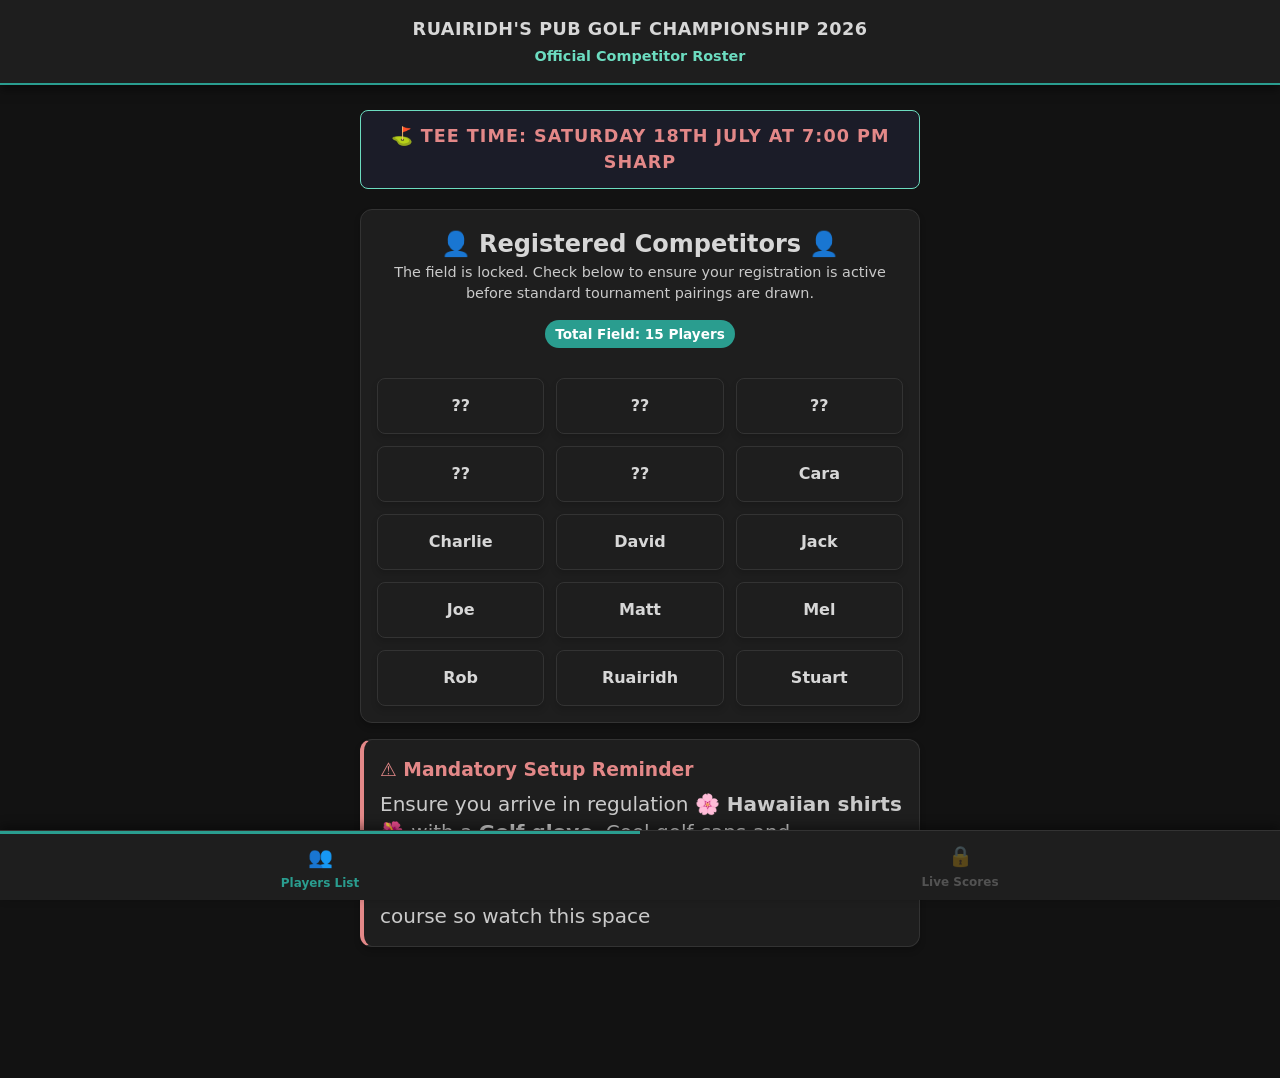
==== index.html @ f00d5273 "Make holding page ready for sending out" ====
<!DOCTYPE html>
<html lang="en">

<head>
  <meta charset="UTF-8">
  <meta name="viewport" content="width=device-width, initial-scale=1.0, maximum-scale=1.0, user-scalable=no">
  <title>Ruairidh's Pub Golf 2026 - Roster Launch</title>
  <style>
    /* --- Core Variables & Dark Theme Base --- */
    :root {
      --bg-main: #121212;
      --bg-card: #1E1E1E;
      --bg-card-header: #262626;
      --text-main: #d7d7d7;
      --text-muted: #cacaca;
      --golf-green: #2A9D8F;
      --accent-gold: #6cdcc0;
      --accent-blue: #e38888;
      --border-color: #333333;
      --nav-height: 70px;
      --header-height: 85px;
    }

    * {
      box-sizing: border-box;
      margin: 0;
      padding: 0;
      -webkit-tap-highlight-color: transparent;
    }

    body {
      font-family: system-ui, -apple-system, BlinkMacSystemFont, 'Segoe UI', Roboto, Oxygen, Ubuntu, Cantarell, sans-serif;
      background-color: var(--bg-main);
      color: var(--text-main);
      overflow-x: hidden;
      padding-top: var(--header-height);
      padding-bottom: calc(var(--nav-height) + 20px);
      line-height: 1.5;
    }

    /* --- Fixed Structural Layout components --- */
    .fixed-header {
      position: fixed;
      top: 0;
      left: 0;
      width: 100%;
      height: var(--header-height);
      background-color: var(--bg-card);
      border-bottom: 2px solid var(--golf-green);
      display: flex;
      flex-direction: column;
      justify-content: center;
      align-items: center;
      z-index: 1000;
      box-shadow: 0 4px 10px rgba(0, 0, 0, 0.5);
    }

    .fixed-header h1 {
      font-size: 1.1rem;
      font-weight: 800;
      letter-spacing: 0.5px;
      text-transform: uppercase;
    }

    .fixed-header p {
      font-size: 0.9rem;
      color: var(--accent-gold);
      margin-top: 4px;
      font-weight: 600;
    }

    #app-container {
      width: 100%;
      max-width: 600px;
      margin: 0 auto;
      padding: 15px;
    }

    /* SPA View Toggling Logic */
    .app-view {
      display: none;
      animation: fadeIn 0.25s ease-in-out forwards;
    }

    .app-view.active-view {
      display: block;
    }

    @keyframes fadeIn {
      from {
        opacity: 0;
        transform: translateY(8px);
      }

      to {
        opacity: 1;
        transform: translateY(0);
      }
    }

    /* --- Custom Dynamic Layout Components --- */
    .card {
      background-color: var(--bg-card);
      border-radius: 12px;
      padding: 16px;
      margin-bottom: 16px;
      border: 1px solid var(--border-color);
      box-shadow: 0 4px 6px rgba(0, 0, 0, 0.2);
    }

    .border-accent {
      border-left: 4px solid var(--accent-blue);
    }

    .layout-placeholder {
      border: 1px dashed #555;
      background: repeating-linear-gradient(45deg, #1e1e1e, #1e1e1e 10px, #222 10px, #222 20px);
    }

    .placeholder-text {
      font-style: italic;
      color: var(--text-muted);
    }

    /* Touch Targets: Custom Buttons */
    .btn-primary {
      width: 100%;
      min-height: 50px;
      background-color: var(--golf-green);
      color: white;
      border: none;
      border-radius: 8px;
      font-size: 1rem;
      font-weight: 700;
      margin-bottom: 20px;
      cursor: pointer;
      display: flex;
      justify-content: center;
      align-items: center;
      transition: background 0.2s;
    }

    .btn-primary:active {
      background-color: #218276;
    }

    /* Animated Refresh Spin effect */
    .spinning .btn-text {
      display: inline-block;
      animation: spin 0.8s linear infinite;
    }

    @keyframes spin {
      0% {
        transform: rotate(0deg);
      }

      100% {
        transform: rotate(360deg);
      }
    }

    /* Leaderboard Dynamic Lists & Cards */
    .team-card-wrapper {
      margin-bottom: 12px;
      border-radius: 12px;
      overflow: hidden;
      background-color: var(--bg-card);
      border: 1px solid var(--border-color);
    }

    .team-main-row {
      display: flex;
      align-items: center;
      padding: 16px;
      cursor: pointer;
      min-height: 65px;
    }

    .team-rank {
      font-size: 1.4rem;
      font-weight: 900;
      width: 45px;
      color: var(--accent-blue);
    }

    .team-color-strip {
      width: 6px;
      height: 35px;
      border-radius: 3px;
      margin-right: 14px;
    }

    .team-meta {
      flex-grow: 1;
    }

    .team-name {
      font-size: 1.1rem;
      font-weight: 700;
    }

    .team-players {
      font-size: 0.8rem;
      color: var(--text-muted);
      margin-top: 2px;
    }

    .team-total-strokes {
      font-size: 1.3rem;
      font-weight: 800;
      text-align: right;
      padding-left: 10px;
    }

    .strokes-label {
      font-size: 0.65rem;
      display: block;
      color: var(--text-muted);
      text-transform: uppercase;
    }

    /* Expandable Scorecard Area */
    .team-scorecard-dropdown {
      max-height: 0;
      overflow: hidden;
      transition: max-height 0.3s cubic-bezier(0, 1, 0, 1);
      background-color: #161616;
      border-top: 1px solid var(--border-color);
    }

    .team-scorecard-dropdown.expanded {
      max-height: 1000px;
      transition: max-height 0.3s cubic-bezier(1, 0, 1, 0);
    }

    .score-grid {
      display: grid;
      grid-template-columns: repeat(2, 1fr);
      gap: 10px;
      padding: 14px;
    }

    .score-grid-item {
      background-color: var(--bg-card);
      padding: 10px;
      border-radius: 6px;
      display: flex;
      justify-content: space-between;
      align-items: center;
      border: 1px solid #292929;
    }

    .pub-title {
      font-size: 0.85rem;
      font-weight: 600;
    }

    .pub-stroke-value {
      font-size: 1rem;
      font-weight: 700;
      color: var(--accent-blue);
    }

    /* --- View 2 Specific Styles --- */
    .map-card h2 {
      font-size: 1.1rem;
      margin-bottom: 12px;
    }

    .map-wrapper {
      width: 100%;
      background-color: #111;
      border-radius: 8px;
      display: flex;
      justify-content: center;
      align-items: center;
      min-height: 150px;
      border: 1px solid var(--border-color);
    }

    .responsive-img {
      max-width: 100%;
      height: auto;
      display: block;
      border-radius: 8px;
    }

    .course-list {
      list-style: none;
      margin-top: 10px;
    }

    .course-list li {
      padding: 10px 0;
      border-bottom: 1px solid #2a2a2a;
      display: flex;
      justify-content: space-between;
      align-items: center;
    }

    .course-list li:last-child {
      border-bottom: none;
    }

    .badge {
      font-size: 0.75rem;
      padding: 3px 8px;
      border-radius: 4px;
      font-weight: bold;
    }

    .par-3 {
      background-color: #457B9D;
    }

    .par-4 {
      background-color: #E9C46A;
      color: #111;
    }

    .par-5 {
      background-color: #E63946;
    }

    /* --- View 3 Specific Styles --- */
    .rules-list li {
      margin-left: 18px;
      margin-bottom: 10px;
    }

    .drink-guide-item {
      padding: 10px 0;
      border-bottom: 1px solid #2a2a2a;
    }

    .drink-guide-item h4 {
      display: flex;
      justify-content: space-between;
      align-items: center;
      margin-bottom: 4px;
    }

    .text-highlight {
      background-color: rgba(233, 196, 106, 0.05);
      border-left: 2px solid var(--accent-blue);
      padding-left: 6px;
    }

    /* --- Fixed Bottom Navigation Bar --- */
    .fixed-nav {
      position: fixed;
      bottom: 0;
      left: 0;
      width: 100%;
      height: var(--nav-height);
      background-color: var(--bg-card);
      border-top: 1px solid var(--border-color);
      display: flex;
      z-index: 1000;
      box-shadow: 0 -4px 10px rgba(0, 0, 0, 0.4);
    }

    .nav-item {
      flex: 1;
      background: none;
      border: none;
      color: var(--text-muted);
      display: flex;
      flex-direction: column;
      justify-content: center;
      align-items: center;
      cursor: pointer;
      min-height: 48px;
      /* Strict Mobile Hit-target constraint */
      transition: color 0.2s;
    }

    .nav-icon {
      font-size: 1.25rem;
      margin-bottom: 2px;
    }

    .nav-label {
      font-size: 0.75rem;
      font-weight: 600;
    }

    .nav-item.active {
      color: var(--golf-green);
      border-top: 3px solid var(--golf-green);
    }

    /* Specific tweaks for the clean holding page layout */
    .holding-container {
      text-align: center;
      padding: 10px 5px;
    }

    .countdown-banner {
      font-size: 1.1rem;
      color: var(--accent-blue);
      font-weight: 800;
      text-transform: uppercase;
      letter-spacing: 1px;
      margin-bottom: 20px;
      padding: 12px;
      background: rgba(106, 115, 233, 0.1);
      border: 1px solid var(--accent-gold);
      border-radius: 8px;
    }

    .roster-grid {
      display: grid;
      grid-template-columns: repeat(auto-fill, minmax(130px, 1fr));
      gap: 12px;
      margin-top: 15px;
    }

    .player-card {
      background-color: var(--bg-card);
      border: 1px solid var(--border-color);
      border-radius: 8px;
      padding: 15px 10px;
      font-weight: 700;
      font-size: 1rem;
      color: var(--text-main);
      display: flex;
      align-items: center;
      justify-content: center;
      box-shadow: 0 4px 6px rgba(0, 0, 0, 0.15);
      animation: cardPop 0.3s ease-out forwards;
      opacity: 0;
    }

    @keyframes cardPop {
      to {
        opacity: 1;
        transform: scale(1);
      }
    }

    .counter-badge {
      display: inline-block;
      background-color: var(--golf-green);
      color: white;
      padding: 4px 10px;
      border-radius: 20px;
      font-size: 0.85rem;
      font-weight: 800;
      margin-bottom: 15px;
    }
  </style>
</head>

<body>

  <!-- Fixed Header matching main site structure -->
  <header class="fixed-header">
    <h1>Ruairidh's Pub Golf Championship 2026</h1>
    <p>Official Competitor Roster</p>
  </header>

  <!-- Main Content Stream -->
  <main id="app-container">
    <div class="holding-container">

      <!-- Event Countdown / Status Hook -->
      <div class="countdown-banner">
        ⛳ Tee Time: Saturday 18th July at 7:00 PM Sharp
      </div>

      <div class="card">
        <h2>👤 Registered Competitors 👤</h2>
        <p style="color: var(--text-muted); font-size: 0.9rem; margin-bottom: 15px;">
          The field is locked. Check below to ensure your registration is active before standard tournament pairings are
          drawn.
        </p>

        <!-- Dynamic Player Count Badge -->
        <div id="player-count" class="counter-badge">Loading Field...</div>

        <!-- Flattened Player Output Container -->
        <div id="roster-output" class="roster-grid">
          <!-- JavaScript populates names list alphabetically here -->
        </div>
      </div>

      <!-- Static Reminder Block -->
      <div class="card border-accent" style="text-align: left;">
        <h3 style="color: var(--accent-blue); margin-bottom: 6px;">⚠️ Mandatory Setup Reminder</h3>
        <p style="font-size: 1.25rem; color: var(--text-muted); line-height: 1.4;">
          Ensure you arrive in regulation <b>🌸 Hawaiian shirts 🌺</b> with a <b>Golf glove</b>.
          Cool golf caps and sunglasses are encouraged but not mandatory!
        </p>
        <p style="font-size: 1.25rem; color: var(--text-muted); line-height: 1.4;">
          Rules and Scoring
          system will be updated in due course so watch this space
        </p>
      </div>

    </div>
  </main>

  <!-- Bottom Nav Bar matching main theme template for absolute visual consistency -->
  <nav class="fixed-nav">
    <div class="nav-item active" style="cursor: default;">
      <span class="nav-icon">👥</span>
      <span class="nav-label">Players List</span>
    </div>
    <div class="nav-item" style="opacity: 0.3; cursor: not-allowed;">
      <span class="nav-icon">🔒</span>
      <span class="nav-label">Live Scores</span>
    </div>
  </nav>

  <!-- Flat Parser Logic Controller Script -->
  <script>
    document.addEventListener('DOMContentLoaded', () => {
      const rosterOutput = document.getElementById('roster-output');
      const playerCountBadge = document.getElementById('player-count');

      async function loadFlatRoster() {
        try {
          // Cache-busting fetch sequence alignment
          const response = await fetch(`./scores.json?t=${new Date().getTime()}`);
          if (!response.ok) throw new Error('Data matrix stream offline.');

          const data = await response.json();

          // Unpack and completely flatten all players from every team object
          let allPlayers = [];
          if (data.teams && Array.isArray(data.teams)) {
            data.teams.forEach(team => {
              if (team.players && Array.isArray(team.players)) {
                allPlayers = allPlayers.concat(team.players);
              }
            });
          }

          // Sort players alphabetically to ensure no hidden group ordering hints exist
          allPlayers.sort((nameA, nameB) => nameA.localeCompare(nameB));

          // Update live visual calculations readout counters
          playerCountBadge.textContent = `Total Field: ${allPlayers.length} Players`;

          // Generate clean, independent player layout cards
          rosterOutput.innerHTML = '';
          allPlayers.forEach((player, index) => {
            const card = document.createElement('div');
            card.className = 'player-card';
            card.textContent = player;

            // Micro staggered visual pop animation deployment
            card.style.animationDelay = `${index * 0.03}s`;

            rosterOutput.appendChild(card);
          });

        } catch (error) {
          console.error('Holding Roster Error Engine:', error);
          rosterOutput.innerHTML = `<p style="color: #E63946; grid-column: 1/-1;">⚠️ Error indexing competitor registry list matrix.</p>`;
          playerCountBadge.textContent = 'Field Sync Error';
        }
      }

      loadFlatRoster();
    });
  </script>
</body>

</html>
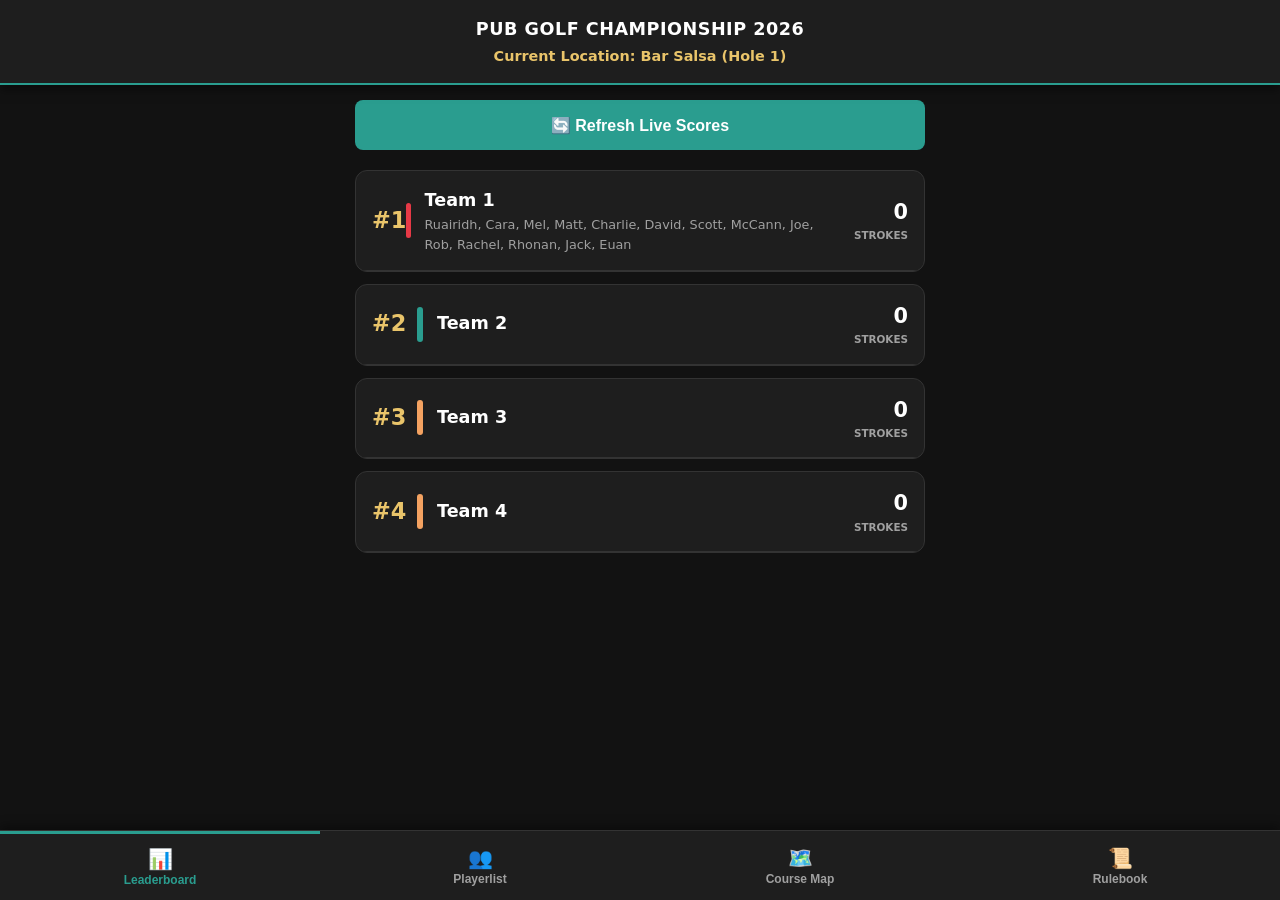
==== commit 35d76b4e: "Finalise gameday app (+/- a few players)" ====
--- a/index.html
+++ b/index.html
@@ -4,18 +4,18 @@
 <head>
   <meta charset="UTF-8">
   <meta name="viewport" content="width=device-width, initial-scale=1.0, maximum-scale=1.0, user-scalable=no">
-  <title>Ruairidh's Pub Golf 2026 - Roster Launch</title>
+  <title>Pub Golf Championship 2026</title>
+  <!-- <link rel="stylesheet" href="style.css"> -->
   <style>
     /* --- Core Variables & Dark Theme Base --- */
     :root {
       --bg-main: #121212;
       --bg-card: #1E1E1E;
       --bg-card-header: #262626;
-      --text-main: #d7d7d7;
-      --text-muted: #cacaca;
+      --text-main: #FFFFFF;
+      --text-muted: #A0A0A0;
       --golf-green: #2A9D8F;
-      --accent-gold: #6cdcc0;
-      --accent-blue: #e38888;
+      --accent-gold: #E9C46A;
       --border-color: #333333;
       --nav-height: 70px;
       --header-height: 85px;
@@ -109,7 +109,7 @@
     }
 
     .border-accent {
-      border-left: 4px solid var(--accent-blue);
+      border-left: 4px solid var(--accent-gold);
     }
 
     .layout-placeholder {
@@ -181,7 +181,7 @@
       font-size: 1.4rem;
       font-weight: 900;
       width: 45px;
-      color: var(--accent-blue);
+      color: var(--accent-gold);
     }
 
     .team-color-strip {
@@ -259,7 +259,7 @@
     .pub-stroke-value {
       font-size: 1rem;
       font-weight: 700;
-      color: var(--accent-blue);
+      color: var(--accent-gold);
     }
 
     /* --- View 2 Specific Styles --- */
@@ -343,7 +343,7 @@
 
     .text-highlight {
       background-color: rgba(233, 196, 106, 0.05);
-      border-left: 2px solid var(--accent-blue);
+      border-left: 2px solid var(--accent-gold);
       padding-left: 6px;
     }
 
@@ -390,6 +390,393 @@
       color: var(--golf-green);
       border-top: 3px solid var(--golf-green);
     }
+  </style>
+
+  <!-- Holding page styles -->
+  <style>
+    /* --- Core Variables & Dark Theme Base --- */
+    :root {
+      --bg-main: #121212;
+      --bg-card: #1E1E1E;
+      --bg-card-header: #262626;
+      --text-main: #FFFFFF;
+      --text-muted: #A0A0A0;
+      --golf-green: #2A9D8F;
+      --accent-gold: #E9C46A;
+      --border-color: #333333;
+      --nav-height: 70px;
+      --header-height: 85px;
+    }
+
+    * {
+      box-sizing: border-box;
+      margin: 0;
+      padding: 0;
+      -webkit-tap-highlight-color: transparent;
+    }
+
+    body {
+      font-family: system-ui, -apple-system, BlinkMacSystemFont, 'Segoe UI', Roboto, Oxygen, Ubuntu, Cantarell, sans-serif;
+      background-color: var(--bg-main);
+      color: var(--text-main);
+      overflow-x: hidden;
+      padding-top: var(--header-height);
+      padding-bottom: calc(var(--nav-height) + 20px);
+      line-height: 1.5;
+    }
+
+    /* --- Fixed Structural Layout components --- */
+    .fixed-header {
+      position: fixed;
+      top: 0;
+      left: 0;
+      width: 100%;
+      height: var(--header-height);
+      background-color: var(--bg-card);
+      border-bottom: 2px solid var(--golf-green);
+      display: flex;
+      flex-direction: column;
+      justify-content: center;
+      align-items: center;
+      z-index: 1000;
+      box-shadow: 0 4px 10px rgba(0, 0, 0, 0.5);
+    }
+
+    .fixed-header h1 {
+      font-size: 1.1rem;
+      font-weight: 800;
+      letter-spacing: 0.5px;
+      text-transform: uppercase;
+    }
+
+    .fixed-header p {
+      font-size: 0.9rem;
+      color: var(--accent-gold);
+      margin-top: 4px;
+      font-weight: 600;
+    }
+
+    #app-container {
+      width: 100%;
+      max-width: 600px;
+      margin: 0 auto;
+      padding: 15px;
+    }
+
+    /* SPA View Toggling Logic */
+    .app-view {
+      display: none;
+      animation: fadeIn 0.25s ease-in-out forwards;
+    }
+
+    .app-view.active-view {
+      display: block;
+    }
+
+    @keyframes fadeIn {
+      from {
+        opacity: 0;
+        transform: translateY(8px);
+      }
+
+      to {
+        opacity: 1;
+        transform: translateY(0);
+      }
+    }
+
+    /* --- Custom Dynamic Layout Components --- */
+    .card {
+      background-color: var(--bg-card);
+      border-radius: 12px;
+      padding: 16px;
+      margin-bottom: 16px;
+      border: 1px solid var(--border-color);
+      box-shadow: 0 4px 6px rgba(0, 0, 0, 0.2);
+    }
+
+    .border-accent {
+      border-left: 4px solid var(--accent-gold);
+    }
+
+    .layout-placeholder {
+      border: 1px dashed #555;
+      background: repeating-linear-gradient(45deg, #1e1e1e, #1e1e1e 10px, #222 10px, #222 20px);
+    }
+
+    .placeholder-text {
+      font-style: italic;
+      color: var(--text-muted);
+    }
+
+    /* Touch Targets: Custom Buttons */
+    .btn-primary {
+      width: 100%;
+      min-height: 50px;
+      background-color: var(--golf-green);
+      color: white;
+      border: none;
+      border-radius: 8px;
+      font-size: 1rem;
+      font-weight: 700;
+      margin-bottom: 20px;
+      cursor: pointer;
+      display: flex;
+      justify-content: center;
+      align-items: center;
+      transition: background 0.2s;
+    }
+
+    .btn-primary:active {
+      background-color: #218276;
+    }
+
+    /* Animated Refresh Spin effect */
+    .spinning .btn-text {
+      display: inline-block;
+      animation: spin 0.8s linear infinite;
+    }
+
+    @keyframes spin {
+      0% {
+        transform: rotate(0deg);
+      }
+
+      100% {
+        transform: rotate(360deg);
+      }
+    }
+
+    /* Leaderboard Dynamic Lists & Cards */
+    .team-card-wrapper {
+      margin-bottom: 12px;
+      border-radius: 12px;
+      overflow: hidden;
+      background-color: var(--bg-card);
+      border: 1px solid var(--border-color);
+    }
+
+    .team-main-row {
+      display: flex;
+      align-items: center;
+      padding: 16px;
+      cursor: pointer;
+      min-height: 65px;
+    }
+
+    .team-rank {
+      font-size: 1.4rem;
+      font-weight: 900;
+      width: 45px;
+      color: var(--accent-gold);
+    }
+
+    .team-color-strip {
+      width: 6px;
+      height: 35px;
+      border-radius: 3px;
+      margin-right: 14px;
+    }
+
+    .team-meta {
+      flex-grow: 1;
+    }
+
+    .team-name {
+      font-size: 1.1rem;
+      font-weight: 700;
+    }
+
+    .team-players {
+      font-size: 0.8rem;
+      color: var(--text-muted);
+      margin-top: 2px;
+    }
+
+    .team-total-strokes {
+      font-size: 1.3rem;
+      font-weight: 800;
+      text-align: right;
+      padding-left: 10px;
+    }
+
+    .strokes-label {
+      font-size: 0.65rem;
+      display: block;
+      color: var(--text-muted);
+      text-transform: uppercase;
+    }
+
+    /* Expandable Scorecard Area */
+    .team-scorecard-dropdown {
+      max-height: 0;
+      overflow: hidden;
+      transition: max-height 0.3s cubic-bezier(0, 1, 0, 1);
+      background-color: #161616;
+      border-top: 1px solid var(--border-color);
+    }
+
+    .team-scorecard-dropdown.expanded {
+      max-height: 1000px;
+      transition: max-height 0.3s cubic-bezier(1, 0, 1, 0);
+    }
+
+    .score-grid {
+      display: grid;
+      grid-template-columns: repeat(2, 1fr);
+      gap: 10px;
+      padding: 14px;
+    }
+
+    .score-grid-item {
+      background-color: var(--bg-card);
+      padding: 10px;
+      border-radius: 6px;
+      display: flex;
+      justify-content: space-between;
+      align-items: center;
+      border: 1px solid #292929;
+    }
+
+    .pub-title {
+      font-size: 0.85rem;
+      font-weight: 600;
+    }
+
+    .pub-stroke-value {
+      font-size: 1rem;
+      font-weight: 700;
+      color: var(--accent-gold);
+    }
+
+    /* --- View 2 Specific Styles --- */
+    .map-card h2 {
+      font-size: 1.1rem;
+      margin-bottom: 12px;
+    }
+
+    .map-wrapper {
+      width: 100%;
+      background-color: #111;
+      border-radius: 8px;
+      display: flex;
+      justify-content: center;
+      align-items: center;
+      min-height: 150px;
+      border: 1px solid var(--border-color);
+    }
+
+    .responsive-img {
+      max-width: 100%;
+      height: auto;
+      display: block;
+      border-radius: 8px;
+    }
+
+    .course-list {
+      list-style: none;
+      margin-top: 10px;
+    }
+
+    .course-list li {
+      padding: 10px 0;
+      border-bottom: 1px solid #2a2a2a;
+      display: flex;
+      justify-content: space-between;
+      align-items: center;
+    }
+
+    .course-list li:last-child {
+      border-bottom: none;
+    }
+
+    .badge {
+      font-size: 0.75rem;
+      padding: 3px 8px;
+      border-radius: 4px;
+      font-weight: bold;
+    }
+
+    .par-3 {
+      background-color: #457B9D;
+    }
+
+    .par-4 {
+      background-color: #E9C46A;
+      color: #111;
+    }
+
+    .par-2 {
+      background-color: #6c2f95;
+    }
+
+    /* --- View 3 Specific Styles --- */
+    .rules-list li {
+      margin-left: 18px;
+      margin-bottom: 10px;
+    }
+
+    .drink-guide-item {
+      padding: 10px 0;
+      border-bottom: 1px solid #2a2a2a;
+    }
+
+    .drink-guide-item h4 {
+      display: flex;
+      justify-content: space-between;
+      align-items: center;
+      margin-bottom: 4px;
+    }
+
+    .text-highlight {
+      background-color: rgba(233, 196, 106, 0.05);
+      border-left: 2px solid var(--accent-gold);
+      padding-left: 6px;
+    }
+
+    /* --- Fixed Bottom Navigation Bar --- */
+    .fixed-nav {
+      position: fixed;
+      bottom: 0;
+      left: 0;
+      width: 100%;
+      height: var(--nav-height);
+      background-color: var(--bg-card);
+      border-top: 1px solid var(--border-color);
+      display: flex;
+      z-index: 1000;
+      box-shadow: 0 -4px 10px rgba(0, 0, 0, 0.4);
+    }
+
+    .nav-item {
+      flex: 1;
+      background: none;
+      border: none;
+      color: var(--text-muted);
+      display: flex;
+      flex-direction: column;
+      justify-content: center;
+      align-items: center;
+      cursor: pointer;
+      min-height: 48px;
+      /* Strict Mobile Hit-target constraint */
+      transition: color 0.2s;
+    }
+
+    .nav-icon {
+      font-size: 1.25rem;
+      margin-bottom: 2px;
+    }
+
+    .nav-label {
+      font-size: 0.75rem;
+      font-weight: 600;
+    }
+
+    .nav-item.active {
+      color: var(--golf-green);
+      border-top: 3px solid var(--golf-green);
+    }
 
     /* Specific tweaks for the clean holding page layout */
     .holding-container {
@@ -399,13 +786,13 @@
 
     .countdown-banner {
       font-size: 1.1rem;
-      color: var(--accent-blue);
+      color: var(--accent-gold);
       font-weight: 800;
       text-transform: uppercase;
       letter-spacing: 1px;
       margin-bottom: 20px;
       padding: 12px;
-      background: rgba(106, 115, 233, 0.1);
+      background: rgba(233, 196, 106, 0.1);
       border: 1px solid var(--accent-gold);
       border-radius: 8px;
     }
@@ -455,23 +842,28 @@
 
 <body>
 
-  <!-- Fixed Header matching main site structure -->
+  <!-- Fixed Header -->
   <header class="fixed-header">
-    <h1>Ruairidh's Pub Golf Championship 2026</h1>
-    <p>Official Competitor Roster</p>
+    <h1>Pub Golf Championship 2026</h1>
+    <p id="current-location">Loading location...</p>
   </header>
 
-  <!-- Main Content Stream -->
+  <!-- Main Content Containers (SPA Views) -->
   <main id="app-container">
-    <div class="holding-container">
-
-      <!-- Event Countdown / Status Hook -->
-      <div class="countdown-banner">
-        ⛳ Tee Time: Saturday 18th July at 7:00 PM Sharp
+
+    <!-- View 1: Leaderboard -->
+    <section id="view-leaderboard" class="app-view active-view">
+      <button id="btn-refresh" class="btn-primary">
+        <span class="btn-text">🔄 Refresh Live Scores</span>
+      </button>
+      <div id="leaderboard-list">
+        <!-- Injected dynamically via JS -->
       </div>
-
+    </section>
+    <!-- View 1: Leaderboard -->
+    <section id="view-playerlist" class="app-view">
       <div class="card">
-        <h2>👤 Registered Competitors 👤</h2>
+        <h2>Registered Competitors</h2>
         <p style="color: var(--text-muted); font-size: 0.9rem; margin-bottom: 15px;">
           The field is locked. Check below to ensure your registration is active before standard tournament pairings are
           drawn.
@@ -485,38 +877,265 @@
           <!-- JavaScript populates names list alphabetically here -->
         </div>
       </div>
-
-      <!-- Static Reminder Block -->
-      <div class="card border-accent" style="text-align: left;">
-        <h3 style="color: var(--accent-blue); margin-bottom: 6px;">⚠️ Mandatory Setup Reminder</h3>
-        <p style="font-size: 1.25rem; color: var(--text-muted); line-height: 1.4;">
-          Ensure you arrive in regulation <b>🌸 Hawaiian shirts 🌺</b> with a <b>Golf glove</b>.
-          Cool golf caps and sunglasses are encouraged but not mandatory!
-        </p>
-        <p style="font-size: 1.25rem; color: var(--text-muted); line-height: 1.4;">
-          Rules and Scoring
-          system will be updated in due course so watch this space
-        </p>
+    </section>
+
+    <!-- View 2: Course Map -->
+    <section id="view-map" class="app-view">
+      <div class="card map-card">
+        <h2>Tournament Route</h2>
+        <div class="map-wrapper">
+          <img src="assets/course-map.png" alt="Pub Golf Course Map" class="responsive-img">
+        </div>
       </div>
-
-    </div>
+      <div class="card">
+        <h3>⛳ Official Hole Order⛳ </h3>
+        <ol class="course-list">
+          <li><strong>Bar Salsa</strong> <span class="badge par-3">Par 3</span></li>
+          <li><strong>Oz Bar</strong> <span class="badge par-4">Par 4</span></li>
+          <li><strong>Pear Tree</strong> <span class="badge par-3">Par 3</span></li>
+          <li><strong>Bennetts</strong> <span class="badge par-2">Par 2</span></li>
+          <li><strong>Black Bird</strong> <span class="badge par-4">Par 4</span></li>
+          <li><strong>Golf Tavern</strong> <span class="badge par-3">Par 3</span></li>
+        </ol>
+      </div>
+    </section>
+
+    <!-- View 3: Rulebook -->
+    <section id="view-rules" class="app-view">
+      <div class="card border-accent">
+        <h2>🕒 Schedule</h2>
+        <p>Shotgun start begins sharp at <strong>7:00 PM</strong>. Do not be late for tee-off.</p>
+      </div>
+
+      <div class="card">
+        <h2>👕 The Dress Code</h2>
+        <p>Hawaiian shirts, sunglasses, and golf gloves are <strong>mandatory</strong>. Cool golf caps are highly
+          preferable but optional.</p>
+      </div>
+
+      <div class="card">
+        <h2>⛳ Core Rules</h2>
+        <ul class="rules-list">
+          <li><strong>1 stroke</strong> = 1 sip of a pint or sippable drink.</li>
+          <li><strong>1 stroke</strong> = 1 "sook" through a straw. Counted the exact moment the straw leaves your lips.
+          </li>
+          <li>You <strong>must wear a golf glove</strong> at all times while actively drinking.</li>
+          <li>Gloves can be swapped and shared between teammates.</li>
+          <li>Failing to finish a drink penalties your team with a heavy <strong>+2 strokes</strong>.</li>
+          <li>A <strong>hole-in-one</strong> is achieved if a drink is finished in a single continuous sip/sook. Anyone who achieves this gets a lei 🌺</li>
+          <li>Minigames cannot be ruled out</li>
+        </ul>
+      </div>
+
+      <div class="card">
+        <h2>🍺 Fair Play Drink Guide</h2>
+        <div class="drink-guide-item">
+          <h4>Hole 1: Bar Salsa <span class="badge par-3">Par 3</span></h4>
+          <p>1 Venom 🐍</p>
+        </div>
+        <div class="drink-guide-item">
+          <h4>Hole 2: Oz Bar <span class="badge par-4">Par 4</span></h4>
+          <p>1 tequila shot 🌵 & 1 pint of your personal preference.</p>
+        </div>
+        <div class="drink-guide-item text-highlight">
+          <h4>Hole 3: Pear Tree <span class="badge par-3">Par 3</span></h4>
+          <p>1 Alcopops bottle each. 🍹<strong>Bonus:</strong> Drink 1 shot alongside it to deduct 1 strokes (-1) from
+            your team
+            score!</p>
+        </div>
+        <div class="drink-guide-item">
+          <h4>Hole 4: Bennetts <span class="badge par-2">Par 2</span></h4>
+          <p>1 pint of Cider 🍎 or an IPA 🇮🇳</p>
+        </div>
+        <div class="drink-guide-item">
+          <h4>Hole 5: Black Bird <span class="badge par-4">Par 4</span></h4>
+          <p>1 pint of your personal preference. 🍺</p>
+        </div>
+        <div class="drink-guide-item">
+          <h4>Hole 6: Golf Tavern <span class="badge par-3">Par 3</span></h4>
+          <p>1 glass of bubbly. 🥂</p>
+        </div>
+      </div>
+
+      <div class="card layout-placeholder">
+        <h2>🏆 Prizes & Forfeits</h2>
+        <p class="placeholder-text">Organizer spaces reserved. Rewards for individual hole-in-ones and the overall Green
+          Jacket winner will be updated live.</p>
+      </div>
+    </section>
+
   </main>
 
-  <!-- Bottom Nav Bar matching main theme template for absolute visual consistency -->
+  <!-- Fixed Bottom Navigation Bar -->
   <nav class="fixed-nav">
-    <div class="nav-item active" style="cursor: default;">
+    <button class="nav-item active" data-target="view-leaderboard">
+      <span class="nav-icon">📊</span>
+      <span class="nav-label">Leaderboard</span>
+    </button>
+    <button class="nav-item" data-target="view-playerlist">
       <span class="nav-icon">👥</span>
-      <span class="nav-label">Players List</span>
-    </div>
-    <div class="nav-item" style="opacity: 0.3; cursor: not-allowed;">
-      <span class="nav-icon">🔒</span>
-      <span class="nav-label">Live Scores</span>
-    </div>
+      <span class="nav-label">Playerlist</span>
+    </button>
+    <button class="nav-item" data-target="view-map">
+      <span class="nav-icon">🗺️</span>
+      <span class="nav-label">Course Map</span>
+    </button>
+    <button class="nav-item" data-target="view-rules">
+      <span class="nav-icon">📜</span>
+      <span class="nav-label">Rulebook</span>
+    </button>
   </nav>
 
-  <!-- Flat Parser Logic Controller Script -->
+  <!-- <script src="app.js"></script> -->
   <script>
     document.addEventListener('DOMContentLoaded', () => {
+      // SPA View Router state elements
+      const navItems = document.querySelectorAll('.nav-item');
+      const appViews = document.querySelectorAll('.app-view');
+      const currentLocationEl = document.getElementById('current-location');
+      const refreshBtn = document.getElementById('btn-refresh');
+      const leaderboardList = document.getElementById('leaderboard-list');
+
+      // --- State Initialization and SPA Router Management ---
+      navItems.forEach(item => {
+        item.addEventListener('click', () => {
+          const targetViewId = item.getAttribute('data-target');
+
+          // Toggle Navigation Highlight Status
+          navItems.forEach(nav => nav.classList.remove('active'));
+          item.classList.add('active');
+
+          // Switch layout target container
+          appViews.forEach(view => {
+            if (view.id === targetViewId) {
+              view.classList.add('active-view');
+            } else {
+              view.classList.remove('active-view');
+            }
+          });
+        });
+      });
+
+      // --- Core Data Engine Engine ---
+      async function fetchScoresData() {
+        // Apply visual feedback spin animation to button
+        refreshBtn.classList.add('spinning');
+        const textNode = refreshBtn.querySelector('.btn-text');
+        textNode.textContent = '🔄 Loading Live Data...';
+
+        try {
+          // Strict asset cache-busting to bypass GitHub Pages aggressive text asset caching
+          const response = await fetch(`./scores.json?t=${new Date().getTime()}`);
+          if (!response.ok) {
+            throw new Error('Network response failure fetching tournament config matrix JSON.');
+          }
+          const data = await response.json();
+
+          // Set App Context Window Headers
+          currentLocationEl.textContent = `Current Location: ${data.current_hole || 'Unknown'}`;
+
+          // Render calculations logic
+          renderLeaderboard(data.teams);
+
+        } catch (error) {
+          console.error('Data Engine Error Event:', error);
+          leaderboardList.innerHTML = `
+                <div class="card" style="border-color: #E63946;">
+                    <p style="color: #E63946; font-weight: bold;">⚠️ Error Syncing Leaderboard Data</p>
+                    <p style="font-size: 0.85rem; margin-top: 4px;">Verify scores.json configuration matches the layout parameters schema completely.</p>
+                </div>`;
+        } finally {
+          // Remove animation indicators cleanly
+          setTimeout(() => {
+            refreshBtn.classList.remove('spinning');
+            textNode.textContent = '🔄 Refresh Live Scores';
+          }, 600);
+        }
+      }
+
+      // --- Leaderboard Calculation Logic & Engine DOM Rendering ---
+      function renderLeaderboard(teamsArray) {
+        // Transform incoming model structure into data entries containing dynamic sums
+        const processedTeams = teamsArray.map(team => {
+          const totalScore = Object.values(team.scores).reduce((sum, current) => sum + current, 0);
+          return {
+            ...team,
+            totalScore: totalScore
+          };
+        });
+
+        // Sorting rule logic: Low Score Wins (Standard Professional Ruleset alignment)
+        processedTeams.sort((teamA, teamB) => teamA.totalScore - teamB.totalScore);
+
+        // Wipe container nodes safely before element construction loop cycles
+        leaderboardList.innerHTML = '';
+
+        // Inject computed dynamic elements into main execution UI tree container layout
+        processedTeams.forEach((team, index) => {
+          const rankNumber = index + 1;
+
+          // Outer Main Block Element Card Wrap
+          const cardWrapper = document.createElement('div');
+          cardWrapper.className = 'team-card-wrapper';
+
+          // Top Content Row Block Layout
+          const mainRow = document.createElement('div');
+          mainRow.className = 'team-main-row';
+
+          // Append explicit functional inline background colour hex mapping from static data source values
+          mainRow.innerHTML = `
+                <div class="team-rank">#${rankNumber}</div>
+                <div class="team-color-strip" style="background-color: ${team.color || '#fff'};"></div>
+                <div class="team-meta">
+                    <div class="team-name">${team.name}</div>
+                    <div class="team-players">${team.players.join(', ')}</div>
+                </div>
+                <div class="team-total-strokes">
+                    ${team.totalScore}
+                    <span class="strokes-label">Strokes</span>
+                </div>
+            `;
+
+          // Expandable Dropdown Block Element Layout Structure Map
+          const dropdown = document.createElement('div');
+          dropdown.className = 'team-scorecard-dropdown';
+
+          const scoreGrid = document.createElement('div');
+          scoreGrid.className = 'score-grid';
+
+          // Loop and unpack static structural pub properties to map row breakdown details dynamically
+          Object.keys(team.scores).forEach(pubName => {
+            const item = document.createElement('div');
+            item.className = 'score-grid-item';
+            item.innerHTML = `
+                    <span class="pub-title">${pubName}</span>
+                    <span class="pub-stroke-value">${team.scores[pubName] || 0}</span>
+                `;
+            scoreGrid.appendChild(item);
+          });
+
+          dropdown.appendChild(scoreGrid);
+          cardWrapper.appendChild(mainRow);
+          cardWrapper.appendChild(dropdown);
+
+          // Accordion Interaction Toggling Execution Module Logic Engine
+          mainRow.addEventListener('click', () => {
+            dropdown.classList.toggle('expanded');
+          });
+
+          leaderboardList.appendChild(cardWrapper);
+        });
+      }
+
+      // --- Action Event Trigger Attachments ---
+      refreshBtn.addEventListener('click', fetchScoresData);
+
+      // Bootstrap app on start
+      fetchScoresData();
+
+
+      // Playerlist javascript from holding page
+
       const rosterOutput = document.getElementById('roster-output');
       const playerCountBadge = document.getElementById('player-count');
 
@@ -566,6 +1185,8 @@
 
       loadFlatRoster();
     });
+
+
   </script>
 </body>
 
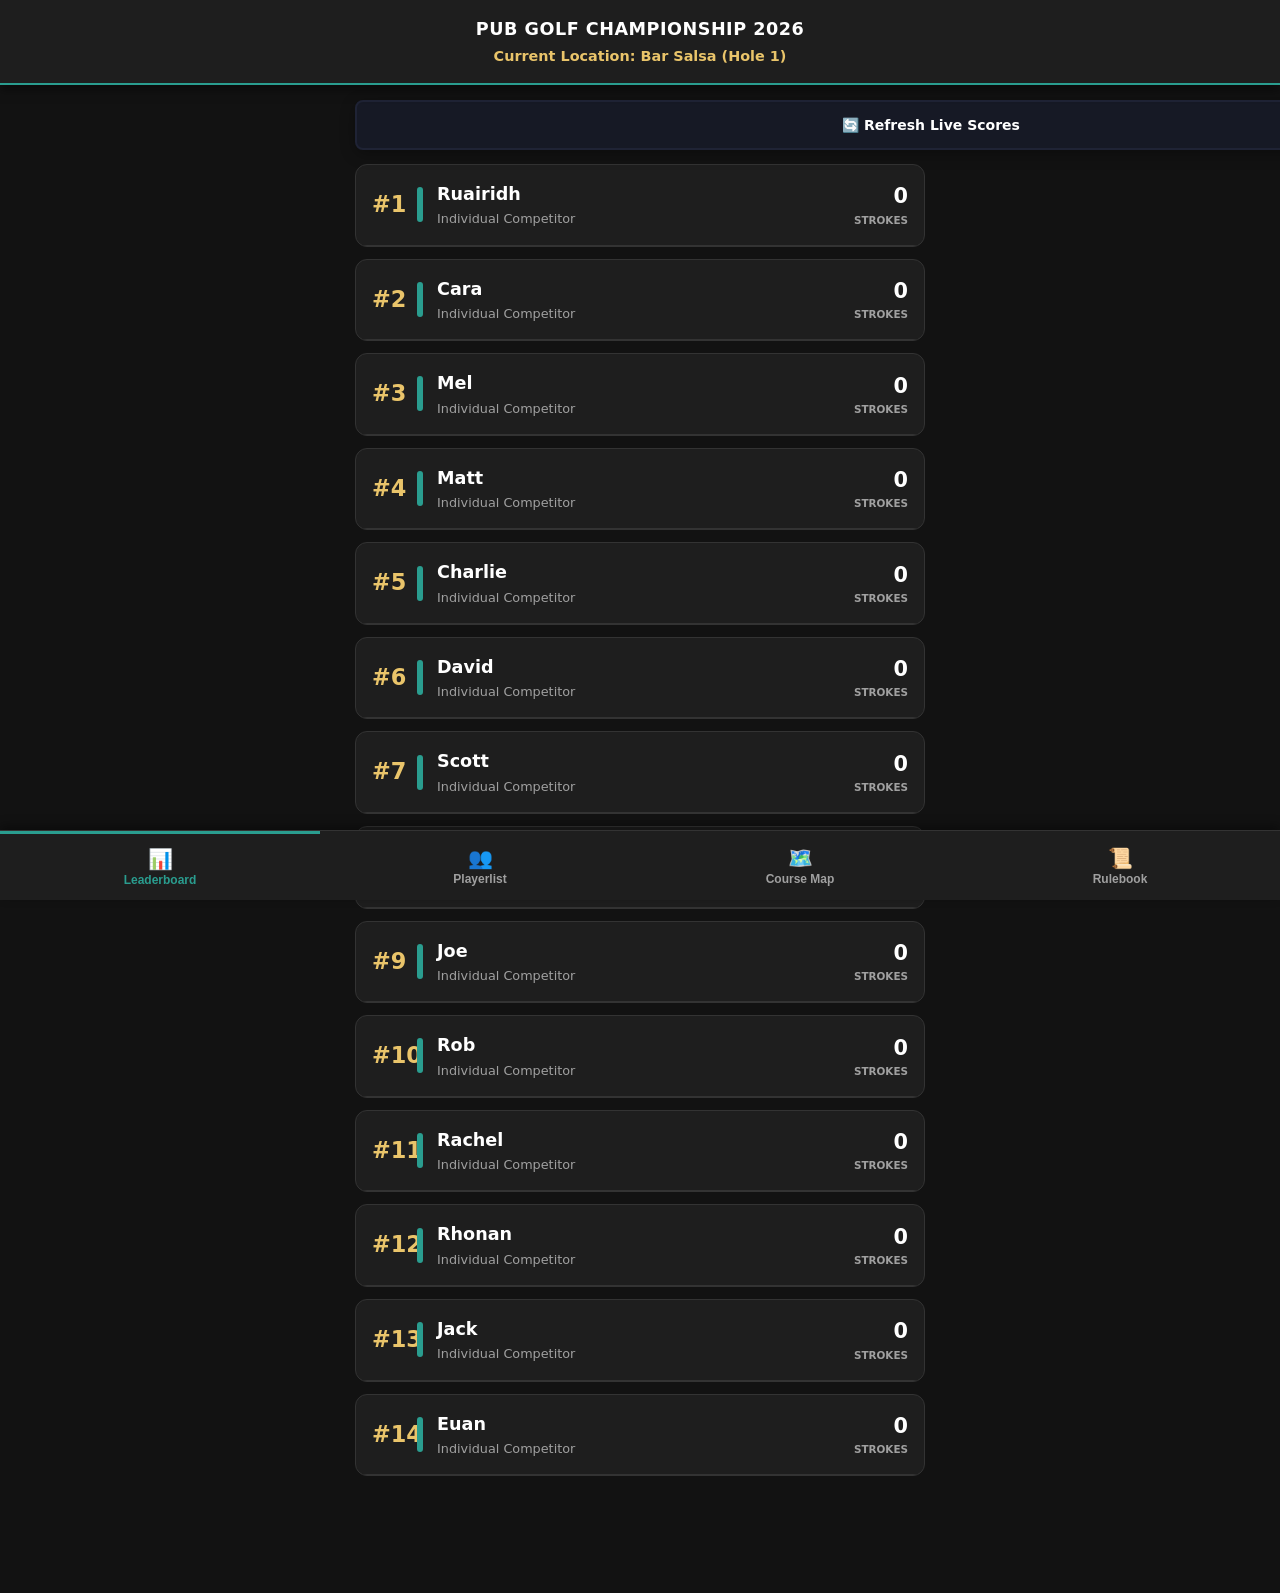
==== commit 8f787969: "Make scoring individual" ====
--- a/index.html
+++ b/index.html
@@ -139,26 +139,12 @@
       align-items: center;
       transition: background 0.2s;
     }
+  
 
     .btn-primary:active {
       background-color: #218276;
     }
 
-    /* Animated Refresh Spin effect */
-    .spinning .btn-text {
-      display: inline-block;
-      animation: spin 0.8s linear infinite;
-    }
-
-    @keyframes spin {
-      0% {
-        transform: rotate(0deg);
-      }
-
-      100% {
-        transform: rotate(360deg);
-      }
-    }
 
     /* Leaderboard Dynamic Lists & Cards */
     .team-card-wrapper {
@@ -531,22 +517,6 @@
       background-color: #218276;
     }
 
-    /* Animated Refresh Spin effect */
-    .spinning .btn-text {
-      display: inline-block;
-      animation: spin 0.8s linear infinite;
-    }
-
-    @keyframes spin {
-      0% {
-        transform: rotate(0deg);
-      }
-
-      100% {
-        transform: rotate(360deg);
-      }
-    }
-
     /* Leaderboard Dynamic Lists & Cards */
     .team-card-wrapper {
       margin-bottom: 12px;
@@ -837,6 +807,77 @@
       font-weight: 800;
       margin-bottom: 15px;
     }
+
+
+
+
+
+    .btn-primary {
+      position: relative;
+      width: 250px;
+      height: 48px;
+      background: #161925;
+      color: #ffffff;
+      border: 2px solid #1f2335;
+      border-radius: 8px;
+      font-family: 'Segoe UI', system-ui, sans-serif;
+      font-weight: 600;
+      font-size: 14px;
+      cursor: pointer;
+      overflow: hidden;
+      box-shadow: 0 4px 15px rgba(0, 0, 0, 0.3);
+      transition: border-color 0.2s;
+      user-select: none;
+    }
+
+    .btn-primary:hover:not(:disabled) {
+      border-color: #ff007f;
+    }
+
+    /* The loading bar hidden away at 0% width initially */
+    .progress-bar {
+      position: absolute;
+      top: 0;
+      left: 0;
+      width: 0%;
+      height: 100%;
+      background: linear-gradient(90deg, #ff007f, #7928ca, #00dfd8);
+      background-size: 200% 200%;
+      opacity: 0;
+      transition: width 1.8s cubic-bezier(0.25, 1, 0.5, 1), opacity 0.2s;
+    }
+
+    /* Animated shifting gradient while running */
+    .btn-primary.loading .progress-bar {
+      opacity: 1;
+      animation: gradientShift 2s ease infinite;
+    }
+
+    /* Keeps the text cleanly layered over the top of the loading bar */
+    .btn-text {
+      position: relative;
+      z-index: 2;
+      display: flex;
+      align-items: center;
+      justify-content: center;
+      gap: 8px;
+      width: 100%;
+      height: 100%;
+    }
+
+    @keyframes gradientShift {
+      0% {
+        background-position: 0% 50%;
+      }
+
+      50% {
+        background-position: 100% 50%;
+      }
+
+      100% {
+        background-position: 0% 50%;
+      }
+    }
   </style>
 </head>
 
@@ -852,8 +893,14 @@
   <main id="app-container">
 
     <!-- View 1: Leaderboard -->
+    <!-- The Loading Bar -->
+
     <section id="view-leaderboard" class="app-view active-view">
-      <button id="btn-refresh" class="btn-primary">
+      <button id="btn-refresh" class="btn-primary" onclick="simulateLoading(this)" style="width: 90vw; margin: auto auto 1em auto;">
+        <!-- The background loading bar -->
+        <div class="progress-bar" id="refresh-progress"></div>
+
+        <!-- The static content on top -->
         <span class="btn-text">🔄 Refresh Live Scores</span>
       </button>
       <div id="leaderboard-list">
@@ -922,7 +969,8 @@
           <li>You <strong>must wear a golf glove</strong> at all times while actively drinking.</li>
           <li>Gloves can be swapped and shared between teammates.</li>
           <li>Failing to finish a drink penalties your team with a heavy <strong>+2 strokes</strong>.</li>
-          <li>A <strong>hole-in-one</strong> is achieved if a drink is finished in a single continuous sip/sook. Anyone who achieves this gets a lei 🌺</li>
+          <li>A <strong>hole-in-one</strong> is achieved if a drink is finished in a single continuous sip/sook. Anyone
+            who achieves this gets a lei 🌺</li>
           <li>Minigames cannot be ruled out</li>
         </ul>
       </div>
@@ -1016,12 +1064,11 @@
         });
       });
 
-      // --- Core Data Engine Engine ---
       async function fetchScoresData() {
         // Apply visual feedback spin animation to button
-        refreshBtn.classList.add('spinning');
-        const textNode = refreshBtn.querySelector('.btn-text');
-        textNode.textContent = '🔄 Loading Live Data...';
+        // refreshBtn.classList.add('spinning');
+        // const textNode = refreshBtn.querySelector('.btn-text');
+        // textNode.textContent = '🔄 Loading Live Data...';
 
         try {
           // Strict asset cache-busting to bypass GitHub Pages aggressive text asset caching
@@ -1034,8 +1081,8 @@
           // Set App Context Window Headers
           currentLocationEl.textContent = `Current Location: ${data.current_hole || 'Unknown'}`;
 
-          // Render calculations logic
-          renderLeaderboard(data.teams);
+          // Pass the scores data directly to the new player rendering engine
+          renderLeaderboard(data.scores);
 
         } catch (error) {
           console.error('Data Engine Error Event:', error);
@@ -1046,32 +1093,42 @@
                 </div>`;
         } finally {
           // Remove animation indicators cleanly
-          setTimeout(() => {
-            refreshBtn.classList.remove('spinning');
-            textNode.textContent = '🔄 Refresh Live Scores';
-          }, 600);
+          // setTimeout(() => {
+          //   refreshBtn.classList.remove('spinning');
+          //   textNode.textContent = '🔄 Refresh Live Scores';
+          // }, 600);
         }
       }
 
       // --- Leaderboard Calculation Logic & Engine DOM Rendering ---
-      function renderLeaderboard(teamsArray) {
-        // Transform incoming model structure into data entries containing dynamic sums
-        const processedTeams = teamsArray.map(team => {
-          const totalScore = Object.values(team.scores).reduce((sum, current) => sum + current, 0);
+      function renderLeaderboard(scoresArray) {
+        // Safe check: handle either an array containing an object, or a direct object mapping
+        const rawPlayersData = Array.isArray(scoresArray) ? scoresArray[0] : scoresArray;
+
+        if (!rawPlayersData) {
+          leaderboardList.innerHTML = `<p style="text-align:center; color:var(--text-muted);">No player data found.</p>`;
+          return;
+        }
+
+        // Convert the player objects into an array of entries with aggregated total scores
+        const processedPlayers = Object.keys(rawPlayersData).map(playerName => {
+          const playerHoles = rawPlayersData[playerName] || {};
+          const totalScore = Object.values(playerHoles).reduce((sum, current) => sum + current, 0);
           return {
-            ...team,
+            name: playerName,
+            scores: playerHoles,
             totalScore: totalScore
           };
         });
 
         // Sorting rule logic: Low Score Wins (Standard Professional Ruleset alignment)
-        processedTeams.sort((teamA, teamB) => teamA.totalScore - teamB.totalScore);
+        processedPlayers.sort((playerA, playerB) => playerA.totalScore - playerB.totalScore);
 
         // Wipe container nodes safely before element construction loop cycles
         leaderboardList.innerHTML = '';
 
         // Inject computed dynamic elements into main execution UI tree container layout
-        processedTeams.forEach((team, index) => {
+        processedPlayers.forEach((player, index) => {
           const rankNumber = index + 1;
 
           // Outer Main Block Element Card Wrap
@@ -1082,16 +1139,16 @@
           const mainRow = document.createElement('div');
           mainRow.className = 'team-main-row';
 
-          // Append explicit functional inline background colour hex mapping from static data source values
+          // Assigned a default subtle green accent strip to match individual professional aesthetic
           mainRow.innerHTML = `
                 <div class="team-rank">#${rankNumber}</div>
-                <div class="team-color-strip" style="background-color: ${team.color || '#fff'};"></div>
+                <div class="team-color-strip" style="background-color: var(--golf-green);"></div>
                 <div class="team-meta">
-                    <div class="team-name">${team.name}</div>
-                    <div class="team-players">${team.players.join(', ')}</div>
+                    <div class="team-name">${player.name}</div>
+                    <div class="team-players">Individual Competitor</div>
                 </div>
                 <div class="team-total-strokes">
-                    ${team.totalScore}
+                    ${player.totalScore}
                     <span class="strokes-label">Strokes</span>
                 </div>
             `;
@@ -1104,12 +1161,12 @@
           scoreGrid.className = 'score-grid';
 
           // Loop and unpack static structural pub properties to map row breakdown details dynamically
-          Object.keys(team.scores).forEach(pubName => {
+          Object.keys(player.scores).forEach(pubName => {
             const item = document.createElement('div');
             item.className = 'score-grid-item';
             item.innerHTML = `
                     <span class="pub-title">${pubName}</span>
-                    <span class="pub-stroke-value">${team.scores[pubName] || 0}</span>
+                    <span class="pub-stroke-value">${player.scores[pubName] || 0}</span>
                 `;
             scoreGrid.appendChild(item);
           });
@@ -1127,12 +1184,7 @@
         });
       }
 
-      // --- Action Event Trigger Attachments ---
-      refreshBtn.addEventListener('click', fetchScoresData);
-
-      // Bootstrap app on start
       fetchScoresData();
-
 
       // Playerlist javascript from holding page
 
@@ -1187,6 +1239,45 @@
     });
 
 
+    // Fidget spinner button
+
+    function simulateLoading(btn) {
+      // Prevent double clicks while already loading
+      if (btn.classList.contains('loading')) return;
+
+      const textNode = btn.querySelector('.btn-text');
+      const progressBar = btn.querySelector('#refresh-progress');
+      progressBar.style.opacity = '100%';
+
+
+      // 1. Enter Loading State
+      btn.classList.add('loading');
+      btn.disabled = true;
+      textNode.innerHTML = '🔄 Loading Live Data...';
+
+      // 2. Trigger the CSS transition to fill the bar
+      // Smoothly fills up to 100% over the 1.8 seconds defined in CSS
+      setTimeout(() => {
+        progressBar.style.width = '100%';
+      }, 50);
+
+      // 3. Reset everything back to original state when complete
+      setTimeout(() => {
+        // Fade the bar out first
+        progressBar.style.opacity = '0';
+
+        setTimeout(() => {
+          // Clean up classes, text, and reset width back to 0% for the next click
+          btn.classList.remove('loading');
+          btn.disabled = false;
+          textNode.innerHTML = '🔄 Refresh Live Scores';
+          progressBar.style.width = '0%';
+        }, 200); // Small delay to let the fade-out finish cleanly
+
+      }, 2000); // Total duration of the fake load (2 seconds)
+    }
+
+
   </script>
 </body>
 
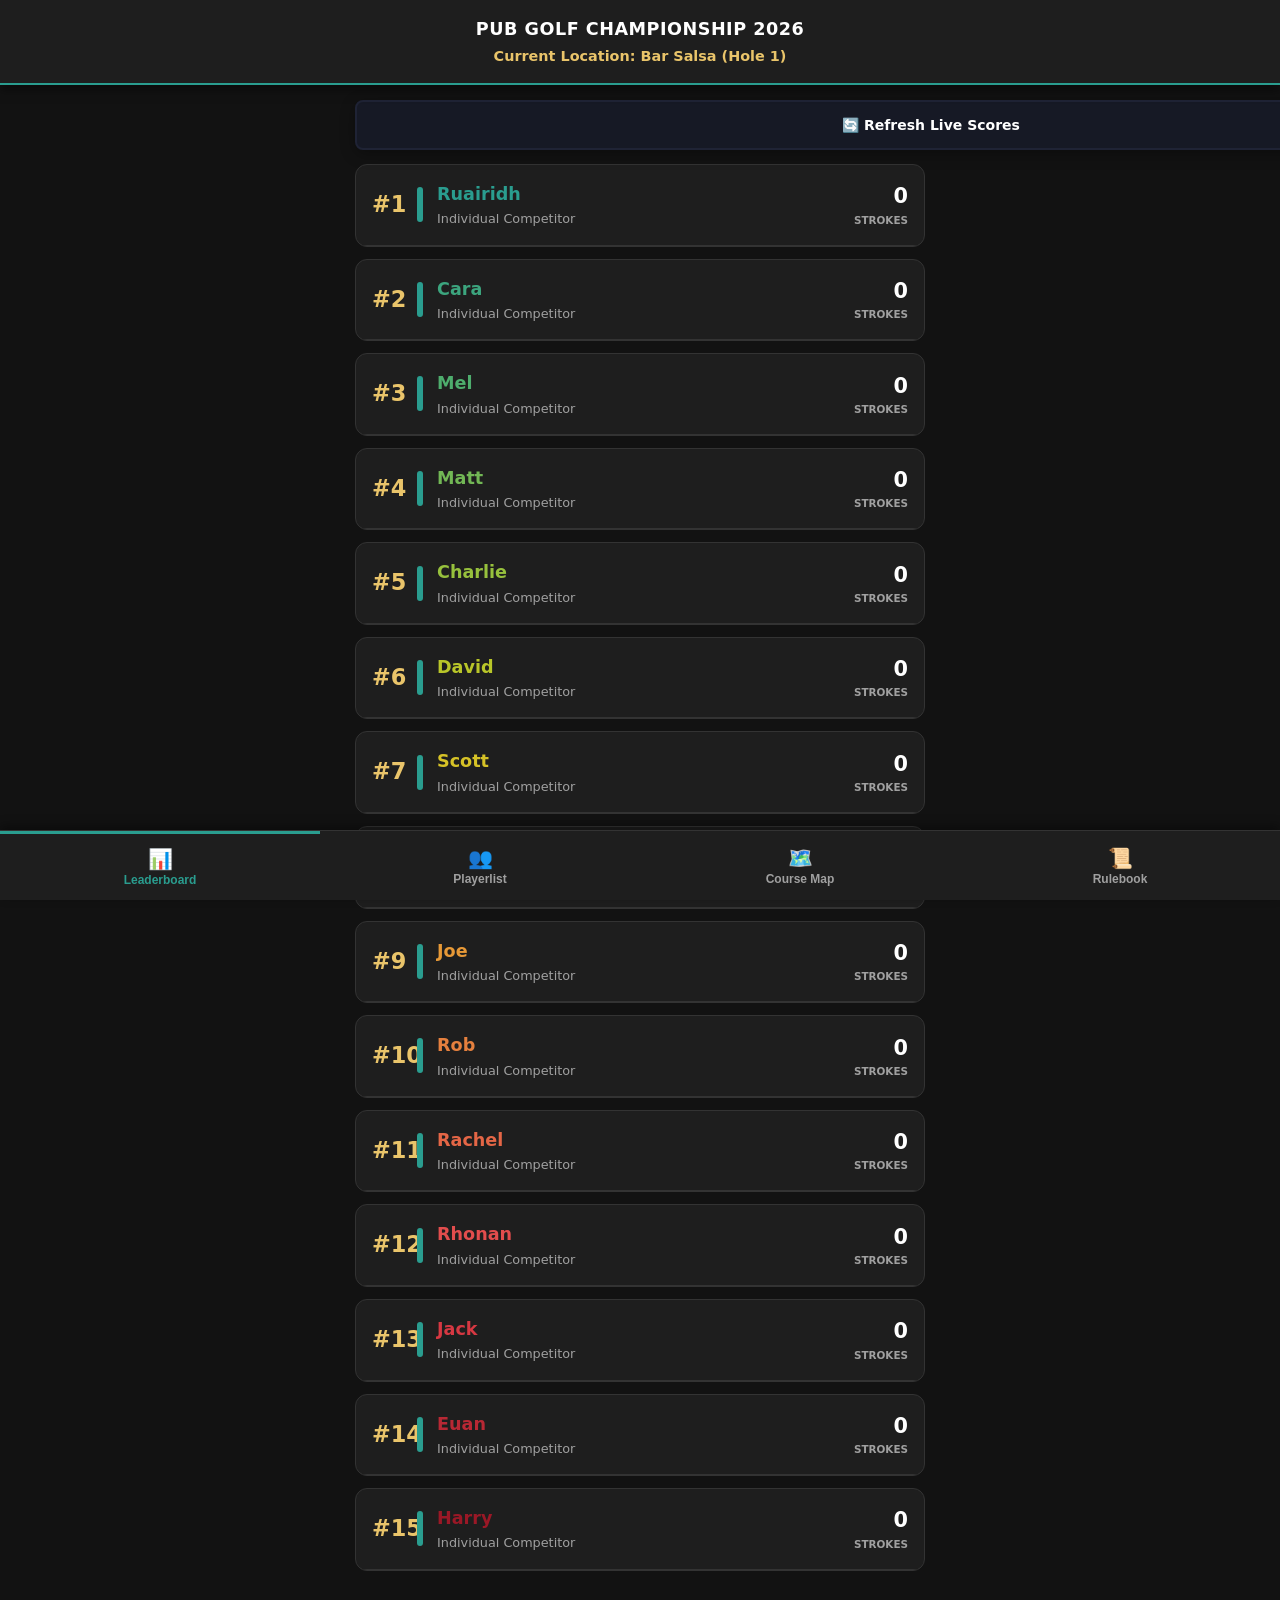
==== commit 74791952: "Change black bird to Home Bar, and make colour gradient for scores" ====
--- a/index.html
+++ b/index.html
@@ -139,7 +139,7 @@
       align-items: center;
       transition: background 0.2s;
     }
-  
+
 
     .btn-primary:active {
       background-color: #218276;
@@ -878,6 +878,86 @@
         background-position: 0% 50%;
       }
     }
+
+
+
+    .team-card-wrapper:nth-of-type(1) .team-name {
+      color: #2A9D8F;
+    }
+
+    /* 1st - Bright Teal Green */
+    .team-card-wrapper:nth-of-type(2) .team-name {
+      color: #3CA57E;
+    }
+
+    /* 2nd */
+    .team-card-wrapper:nth-of-type(3) .team-name {
+      color: #4EAD6D;
+    }
+
+    /* 3rd */
+    .team-card-wrapper:nth-of-type(4) .team-name {
+      color: #72B755;
+    }
+
+    /* 4th - Lime Green */
+    .team-card-wrapper:nth-of-type(5) .team-name {
+      color: #97C13D;
+    }
+
+    /* 5th */
+    .team-card-wrapper:nth-of-type(6) .team-name {
+      color: #B9C629;
+    }
+
+    /* 6th */
+    .team-card-wrapper:nth-of-type(7) .team-name {
+      color: #D6C227;
+    }
+
+    /* 7th - Olive Yellow */
+    .team-card-wrapper:nth-of-type(8) .team-name {
+      color: #E9B22F;
+    }
+
+    /* 8th - Mid-point Gold */
+    .team-card-wrapper:nth-of-type(9) .team-name {
+      color: #E79937;
+    }
+
+    /* 9th */
+    .team-card-wrapper:nth-of-type(10) .team-name {
+      color: #E5803E;
+    }
+
+    /* 10th - Warm Orange */
+    .team-card-wrapper:nth-of-type(11) .team-name {
+      color: #E46646;
+    }
+
+    /* 11th */
+    .team-card-wrapper:nth-of-type(12) .team-name {
+      color: #E24D4D;
+    }
+
+    /* 12th */
+    .team-card-wrapper:nth-of-type(13) .team-name {
+      color: #D63842;
+    }
+
+    /* 13th - Soft Coral Red */
+    .team-card-wrapper:nth-of-type(14) .team-name {
+      color: #B82834;
+    }
+
+    /* 14th */
+    .team-card-wrapper:nth-of-type(15) .team-name {
+      color: #9A1826;
+    }
+
+    /* 15th - Deep Crimson Red */
+
+    /* Dark Crimson */
   </style>
 </head>
 
@@ -896,7 +976,8 @@
     <!-- The Loading Bar -->
 
     <section id="view-leaderboard" class="app-view active-view">
-      <button id="btn-refresh" class="btn-primary" onclick="simulateLoading(this)" style="width: 90vw; margin: auto auto 1em auto;">
+      <button id="btn-refresh" class="btn-primary" onclick="simulateLoading(this)"
+        style="width: 90vw; margin: auto auto 1em auto;">
         <!-- The background loading bar -->
         <div class="progress-bar" id="refresh-progress"></div>
 
@@ -937,12 +1018,12 @@
       <div class="card">
         <h3>⛳ Official Hole Order⛳ </h3>
         <ol class="course-list">
-          <li><strong>Bar Salsa</strong> <span class="badge par-3">Par 3</span></li>
-          <li><strong>Oz Bar</strong> <span class="badge par-4">Par 4</span></li>
-          <li><strong>Pear Tree</strong> <span class="badge par-3">Par 3</span></li>
-          <li><strong>Bennetts</strong> <span class="badge par-2">Par 2</span></li>
-          <li><strong>Black Bird</strong> <span class="badge par-4">Par 4</span></li>
-          <li><strong>Golf Tavern</strong> <span class="badge par-3">Par 3</span></li>
+          <li><strong>Bar Salsa 💃 </strong> <span class="badge par-3">Par 3</span></li>
+          <li><strong>Doctors 🥼</strong> <span class="badge par-4">Par 4</span></li>
+          <li><strong>Pear Tree 🌳 </strong> <span class="badge par-3">Par 3</span></li>
+          <li><strong>Bennetts 🙋🏼 </strong> <span class="badge par-2">Par 2</span></li>
+          <li><strong>Home Bar 🏠</strong> <span class="badge par-4">Par 4</span></li>
+          <li><strong>Golf Tavern 🏌️</strong> <span class="badge par-3">Par 3</span></li>
         </ol>
       </div>
     </section>
@@ -978,30 +1059,30 @@
       <div class="card">
         <h2>🍺 Fair Play Drink Guide</h2>
         <div class="drink-guide-item">
-          <h4>Hole 1: Bar Salsa <span class="badge par-3">Par 3</span></h4>
+          <h4>Hole 1: Bar Salsa 💃 <span class="badge par-3">Par 3</span></h4>
           <p>1 Venom 🐍</p>
         </div>
         <div class="drink-guide-item">
-          <h4>Hole 2: Oz Bar <span class="badge par-4">Par 4</span></h4>
+          <h4>Hole 2: Doctors 🥼 <span class="badge par-4">Par 4</span></h4>
           <p>1 tequila shot 🌵 & 1 pint of your personal preference.</p>
         </div>
         <div class="drink-guide-item text-highlight">
-          <h4>Hole 3: Pear Tree <span class="badge par-3">Par 3</span></h4>
+          <h4>Hole 3: Pear Tree 🌳 <span class="badge par-3">Par 3</span></h4>
           <p>1 Alcopops bottle each. 🍹<strong>Bonus:</strong> Drink 1 shot alongside it to deduct 1 strokes (-1) from
             your team
             score!</p>
         </div>
         <div class="drink-guide-item">
-          <h4>Hole 4: Bennetts <span class="badge par-2">Par 2</span></h4>
+          <h4>Hole 4: Bennetts 🙋🏼 <span class="badge par-2">Par 2</span></h4>
           <p>1 pint of Cider 🍎 or an IPA 🇮🇳</p>
         </div>
         <div class="drink-guide-item">
-          <h4>Hole 5: Black Bird <span class="badge par-4">Par 4</span></h4>
+          <h4>Hole 5: Home Bar 🏠 <span class="badge par-4">Par 4</span></h4>
           <p>1 pint of your personal preference. 🍺</p>
         </div>
         <div class="drink-guide-item">
-          <h4>Hole 6: Golf Tavern <span class="badge par-3">Par 3</span></h4>
-          <p>1 glass of bubbly. 🥂</p>
+          <h4>Hole 6: Golf Tavern 🏌️ <span class="badge par-3">Par 3</span></h4>
+          <p>1 glass of bubbly. 🥂 Or a whisky and a baby Guinness🍼</p>
         </div>
       </div>
 
@@ -1009,6 +1090,7 @@
         <h2>🏆 Prizes & Forfeits</h2>
         <p class="placeholder-text">Organizer spaces reserved. Rewards for individual hole-in-ones and the overall Green
           Jacket winner will be updated live.</p>
+
       </div>
     </section>
 
@@ -1201,11 +1283,9 @@
 
           // Unpack and completely flatten all players from every team object
           let allPlayers = [];
-          if (data.teams && Array.isArray(data.teams)) {
-            data.teams.forEach(team => {
-              if (team.players && Array.isArray(team.players)) {
-                allPlayers = allPlayers.concat(team.players);
-              }
+          if (data.scores && Array.isArray(data.scores)) {
+            data.scores.forEach((player) => {
+              allPlayers = allPlayers.concat(Object.keys(player))
             });
           }
 
